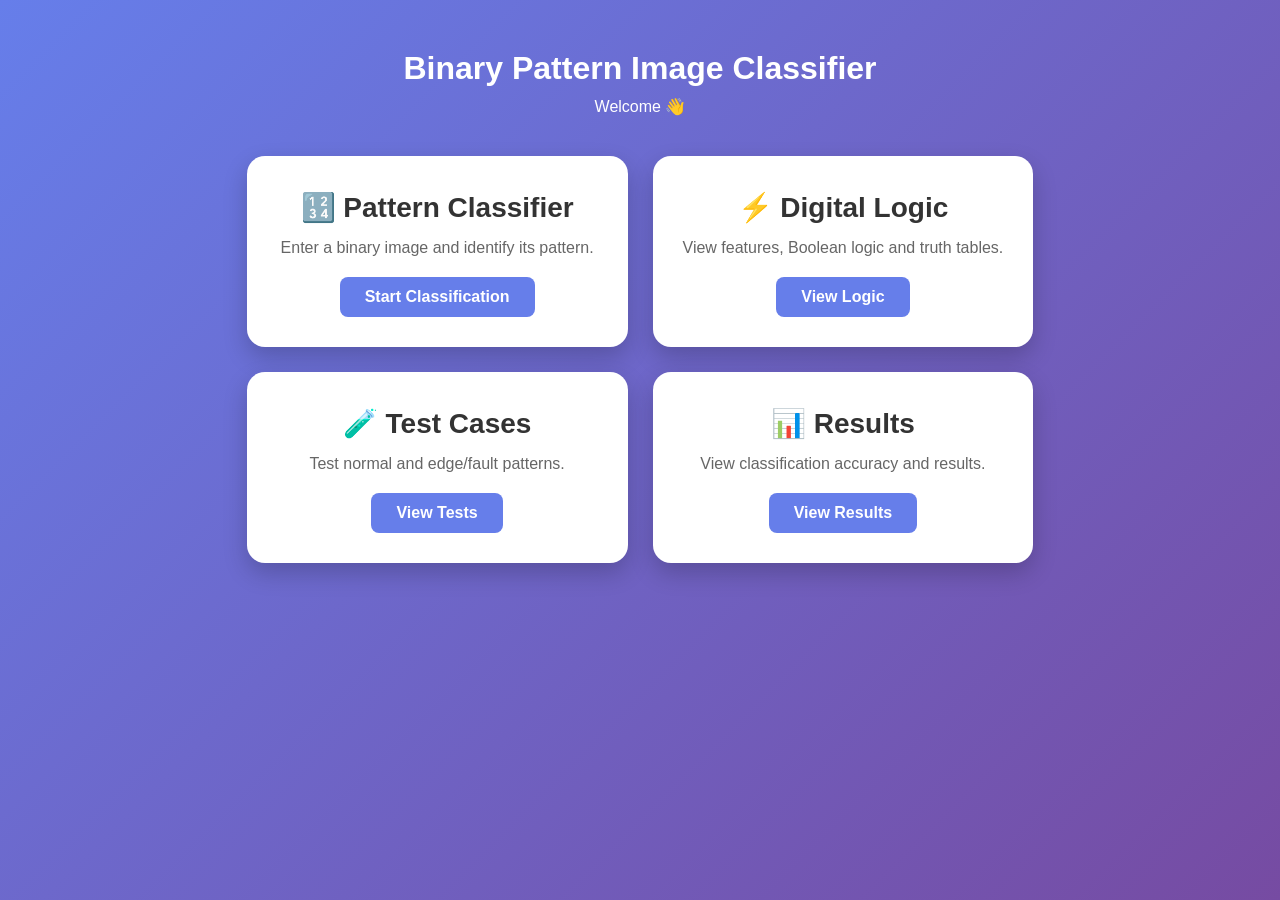
==== dashboard.html @ 15fc5e55 "Initial project upload" ====
<!DOCTYPE html>
<html lang="en">
<head>
    <meta charset="UTF-8">
    <meta name="viewport" content="width=device-width, initial-scale=1.0">
    <title>Dashboard - Binary Pattern Classifier</title>
    <link rel="stylesheet" href="style.css">
</head>

<body>

    <div class="dashboard">

        <h1>Binary Pattern Image Classifier</h1>
        <p>Welcome 👋</p>

        <div class="dashboard-cards">

            <div class="card">
                <h2>🔢 Pattern Classifier</h2>
                <p>Enter a binary image and identify its pattern.</p>
                <button onclick="startClassifier()">Start Classification</button>
            </div>

            <div class="card">
                <h2>⚡ Digital Logic</h2>
                <p>View features, Boolean logic and truth tables.</p>
                <button onclick="window.location.href='logic.html'">
    View Logic
</button>
            </div>

            <div class="card">
                <h2>🧪 Test Cases</h2>
                <p>Test normal and edge/fault patterns.</p>
                <button onclick="window.location.href='testcases.html'">
    View Tests
</button>
            </div>

            <div class="card">
                <h2>📊 Results</h2>
                <p>View classification accuracy and results.</p>
                <button onclick="window.location.href='results.html'">
    View Results
</button>
            </div>

        </div>

    </div>

    <script>
        
        function startClassifier() {
            window.location.href = "classifier.html";
        }
    </script>

</body>
</html>
---- style.css ----
* {
    box-sizing: border-box;
    margin: 0;
    padding: 0;
    font-family: Arial, sans-serif;
}

body {
    min-height: 100vh;
    display: flex;
    justify-content: center;
    align-items: center;
    background: linear-gradient(135deg, #667eea, #764ba2);
}

.login-container {
    width: 400px;
    text-align: center;
    color: white;
}

.project-icon {
    width: 70px;
    height: 70px;
    margin: 0 auto 15px;
    border-radius: 20px;
    background: white;
    color: #667eea;
    display: flex;
    justify-content: center;
    align-items: center;
    font-size: 35px;
    font-weight: bold;
}

h1 {
    font-size: 32px;
}

h2 {
    font-size: 28px;
    margin-top: 5px;
}

.subtitle {
    margin: 12px 0 25px;
    opacity: 0.9;
}

.login-box {
    background: white;
    padding: 30px;
    border-radius: 18px;
    text-align: left;
    box-shadow: 0 15px 35px rgba(0, 0, 0, 0.2);
}

label {
    display: block;
    color: #333;
    font-weight: bold;
    margin-bottom: 7px;
}

input {
    width: 100%;
    padding: 13px;
    margin-bottom: 18px;
    border: 1px solid #ddd;
    border-radius: 8px;
    font-size: 15px;
}

input:focus {
    outline: none;
    border-color: #667eea;
}

button {
    width: 100%;
    padding: 13px;
    border: none;
    border-radius: 8px;
    background: #667eea;
    color: white;
    font-size: 16px;
    font-weight: bold;
    cursor: pointer;
}

button:hover {
    background: #5568d8;
}

#errorMessage {
    color: #e74c3c;
    text-align: center;
    margin-top: 12px;
    font-size: 14px;
}

.footer-text {
    margin-top: 20px;
    font-size: 13px;
    opacity: 0.8;
}
.dashboard {
    min-height: 100vh;
    padding: 50px 8%;
    text-align: center;
    color: white;
}

.dashboard h1 {
    margin-bottom: 10px;
}

.dashboard > p {
    margin-bottom: 40px;
}

.dashboard-cards {
    display: grid;
    grid-template-columns: repeat(2, 1fr);
    gap: 25px;
    max-width: 900px;
    margin: auto;
}

.card {
    background: white;
    color: #333;
    padding: 30px;
    border-radius: 18px;
    box-shadow: 0 10px 25px rgba(0,0,0,0.2);
}

.card h2 {
    margin-bottom: 15px;
}

.card p {
    margin-bottom: 20px;
    color: #666;
}

.card button {
    width: auto;
    padding: 11px 25px;
}
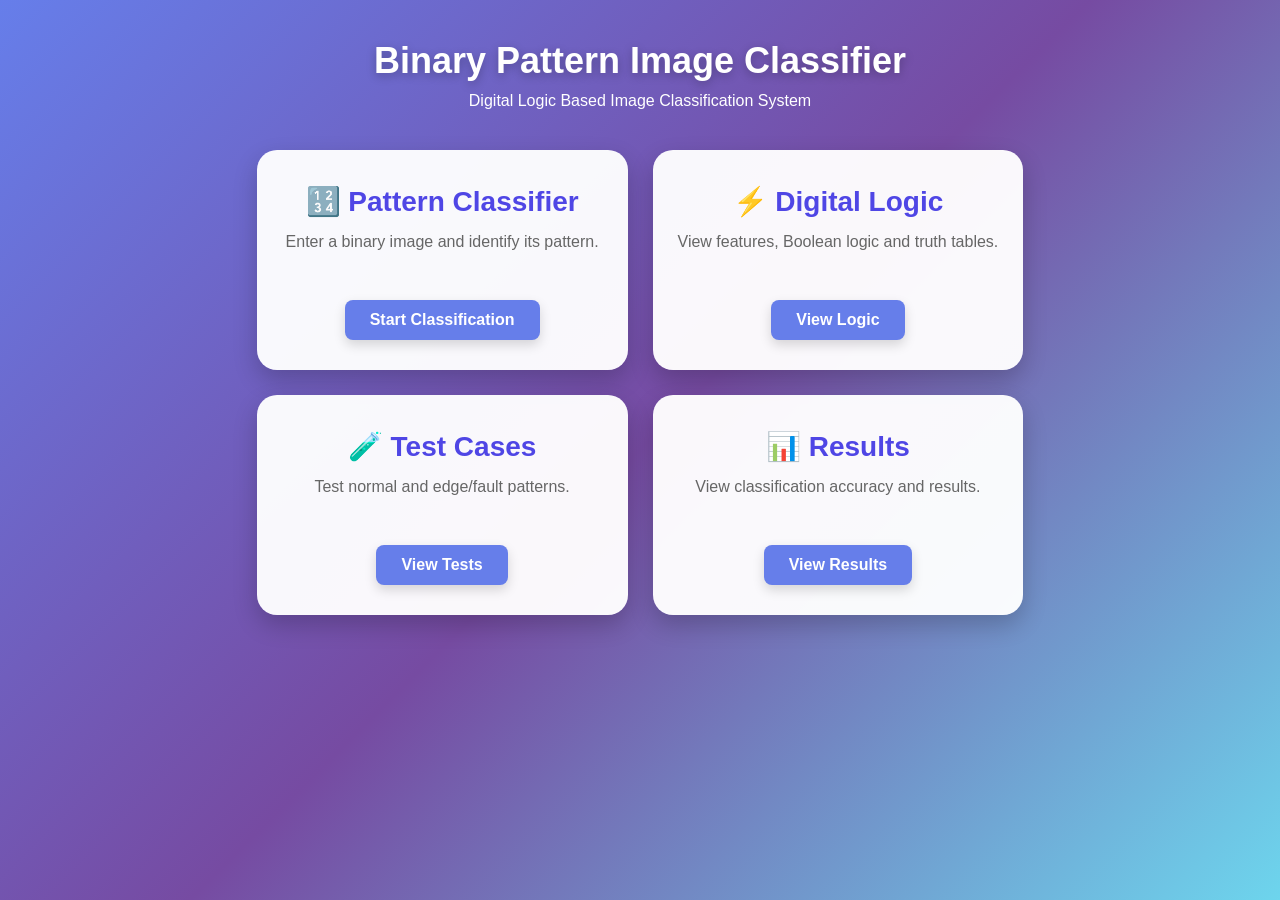
==== commit d436dea0: "Updated project design" ====
--- a/dashboard.html
+++ b/dashboard.html
@@ -12,7 +12,7 @@
     <div class="dashboard">
 
         <h1>Binary Pattern Image Classifier</h1>
-        <p>Welcome 👋</p>
+        <p class="dashboard-subtitle">Digital Logic Based Image Classification System</p>
 
         <div class="dashboard-cards">
 
--- a/style.css
+++ b/style.css
@@ -147,4 +147,140 @@
 .card button {
     width: auto;
     padding: 11px 25px;
+}
+.pattern-library {
+    display: grid;
+    grid-template-columns: repeat(5, 1fr);
+    gap: 15px;
+    margin-top: 20px;
+}
+
+.pattern-item {
+    background: #f5f6ff;
+    padding: 15px;
+    border-radius: 12px;
+    text-align: center;
+}
+
+.pattern-item h3 {
+    font-size: 16px;
+    margin-bottom: 10px;
+    color: #667eea;
+}
+
+.pattern-item pre {
+    font-family: monospace;
+    font-size: 14px;
+    line-height: 1.4;
+    color: #222;
+}
+
+@media (max-width: 800px) {
+    .pattern-library {
+        grid-template-columns: repeat(2, 1fr);
+    }
+}
+/* ✨ Modern Project Design */
+
+body {
+    background: linear-gradient(135deg, #667eea, #764ba2, #6dd5ed);
+    background-attachment: fixed;
+}
+
+.dashboard {
+    padding-top: 40px;
+}
+
+.dashboard > h1 {
+    font-size: 36px;
+    text-shadow: 0 3px 10px rgba(0,0,0,0.25);
+}
+
+.card {
+    transition: transform 0.25s ease, box-shadow 0.25s ease;
+}
+
+.card:hover {
+    transform: translateY(-5px);
+    box-shadow: 0 18px 35px rgba(0,0,0,0.25);
+}
+
+button {
+    transition: 0.25s ease;
+    box-shadow: 0 5px 12px rgba(0,0,0,0.15);
+}
+
+button:hover {
+    transform: translateY(-2px);
+    box-shadow: 0 8px 18px rgba(0,0,0,0.25);
+}
+
+.pattern-item {
+    transition: transform 0.2s ease, box-shadow 0.2s ease;
+}
+
+.pattern-item:hover {
+    transform: translateY(-4px);
+    box-shadow: 0 8px 18px rgba(102,126,234,0.25);
+}
+/* Dashboard Card Upgrade */
+
+.dashboard-cards {
+    max-width: 1000px;
+    gap: 25px;
+}
+
+.dashboard-cards .card {
+    padding: 30px 25px;
+    border-radius: 20px;
+    background: rgba(255, 255, 255, 0.96);
+}
+
+.dashboard-cards .card h2 {
+    color: #4f46e5;
+    margin-bottom: 12px;
+}
+
+.dashboard-cards .card p {
+    min-height: 45px;
+    line-height: 1.5;
+}
+
+.dashboard-cards .card button {
+    margin-top: 5px;
+}
+/* Classifier Page Upgrade */
+
+.pattern-section {
+    margin-top: 25px;
+    padding: 25px;
+    background: #f8f9ff;
+    border-radius: 18px;
+    border: 1px solid #e5e7ff;
+}
+
+.pattern-section h2 {
+    color: #4f46e5;
+    margin-bottom: 10px;
+}
+
+.pattern-section > p {
+    color: #666;
+}
+
+#binaryInput {
+    display: block;
+    margin: 15px auto;
+}
+
+#result {
+    margin-top: 25px;
+    color: #4f46e5;
+}
+
+#features {
+    margin-top: 20px;
+    padding: 15px;
+    background: #f8f9ff;
+    border-radius: 12px;
 }
